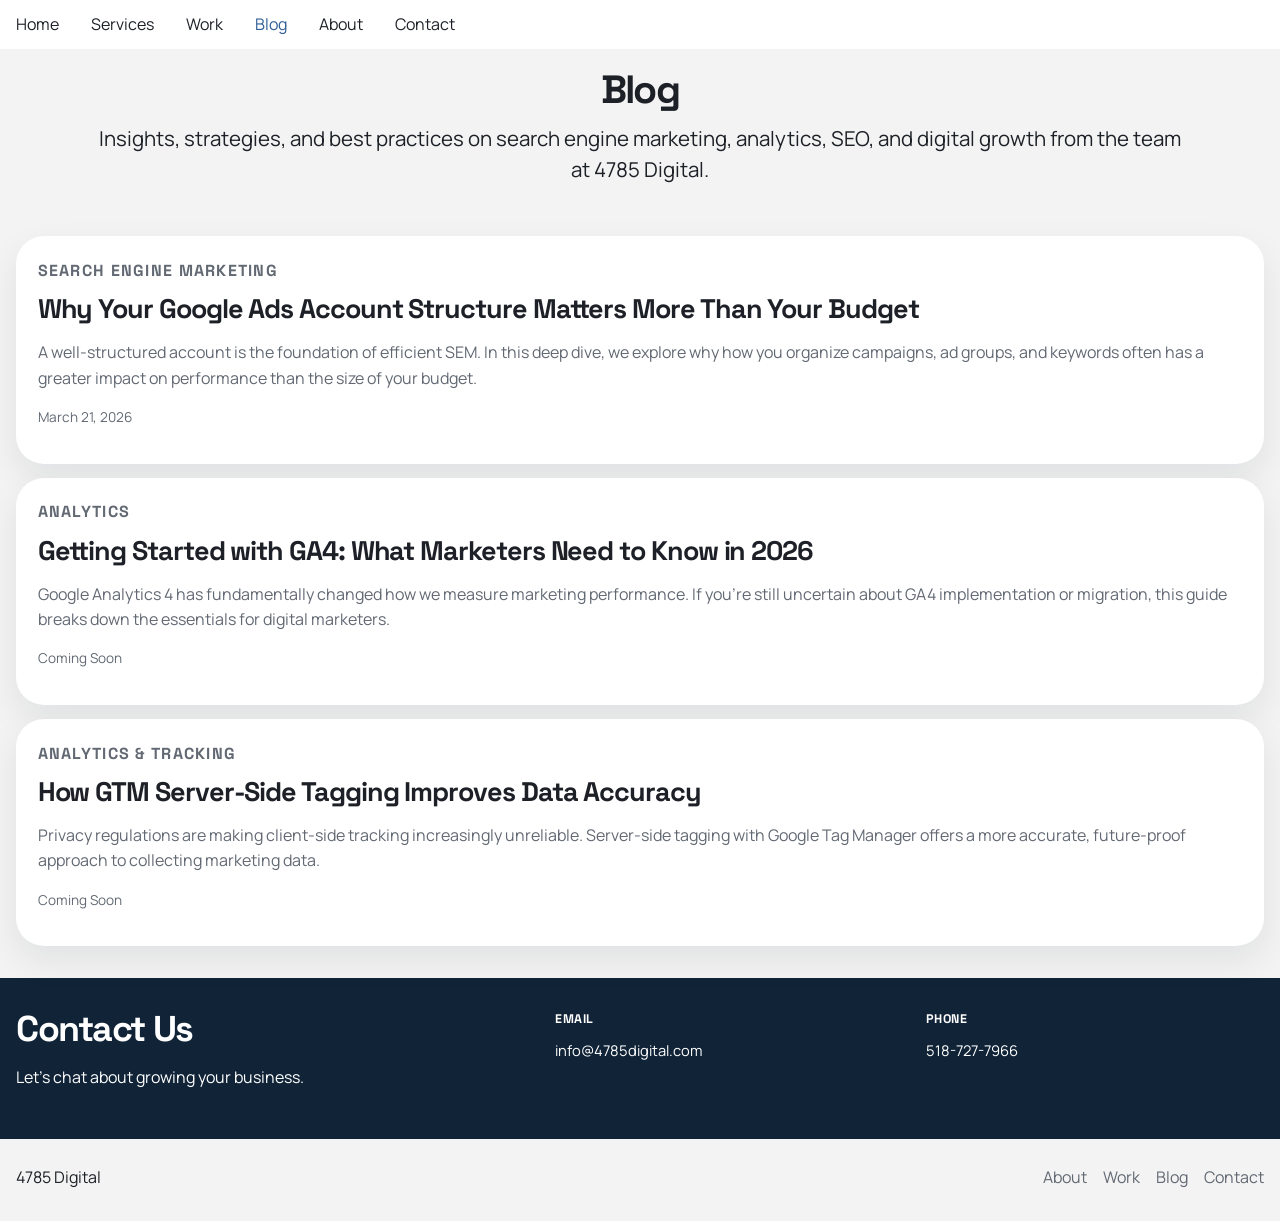
==== blog/index.html @ 47c1c274 "Site overhaul: fix /home redirect, update email to info@, add SEO fundamentals, new pages, and blog" ====
<!DOCTYPE html>
<html lang="en">
<head>
    <meta charset="UTF-8">
    <meta name="viewport" content="width=device-width, initial-scale=1.0">
    <title>Blog | 4785 Digital | Digital Marketing Agency | Albany NY</title>
    <meta name="description" content="Expert insights on digital marketing, SEM strategies, GA4 implementation, and data-driven marketing from 4785 Digital, an Albany NY digital marketing agency.">
    <link rel="canonical" href="https://www.4785digital.com/blog/">
    <link rel="preconnect" href="https://fonts.googleapis.com">
    <link rel="preconnect" href="https://fonts.gstatic.com" crossorigin>
    <link href="https://fonts.googleapis.com/css2?family=Manrope:wght@400;500;700;800&family=Space+Grotesk:wght@500;700&display=swap" rel="stylesheet">
    <link rel="stylesheet" href="../style.css">
    <script async src="https://www.googletagmanager.com/gtag/js?id=G-2GKPFM2FF3"></script>
    <script>
        window.dataLayer = window.dataLayer || [];
        function gtag(){dataLayer.push(arguments);}
        gtag('js', new Date());
        gtag('config', 'G-2GKPFM2FF3');
    </script>
</head>
<body data-page="blog">
    <div class="nav-shell">
        <button class="nav-toggle" aria-expanded="false" aria-controls="site-nav">Menu</button>
        <nav id="site-nav" class="site-nav" aria-label="Primary navigation">
            <a href="../index.html">Home</a>
            <div class="nav-dropdown">
                <button class="nav-dropdown-toggle" type="button" aria-expanded="false" aria-controls="services-menu">Services</button>
                <div id="services-menu" class="nav-dropdown-menu">
                    <a href="../Search-Engine-Marketing.html">Search Engine Marketing</a>
                    <a href="../Search-Engine-Optimization.html">Search Engine Optimization</a>
                    <a href="../Paid-Social-Media.html">Paid Social Media</a>
                    <a href="../Conversion-Rate-Optimization.html">Conversion Rate Optimization</a>
                    <a href="../Analytics-Reporting.html">Analytics &amp; Reporting</a>
                </div>
            </div>
            <a href="../Case-Studies.html">Work</a>
            <a href="index.html">Blog</a>
            <a href="../About.html">About</a>
            <a href="../About.html#contact">Contact</a>
        </nav>
    </div>

    <main class="about-page">
        <section class="about-hero reveal">
            <h1>Blog</h1>
            <p class="about-hero-copy">
                Insights, strategies, and best practices on search engine marketing, analytics, SEO, and digital growth from the team at 4785 Digital.
            </p>
        </section>

        <section class="about-overview section">
            <div class="about-overview-grid" style="grid-template-columns: 1fr;">
                <article class="about-card reveal">
                    <p class="eyebrow">Search Engine Marketing</p>
                    <h2><a href="google-ads-account-structure.html">Why Your Google Ads Account Structure Matters More Than Your Budget</a></h2>
                    <p>A well-structured account is the foundation of efficient SEM. In this deep dive, we explore why how you organize campaigns, ad groups, and keywords often has a greater impact on performance than the size of your budget.</p>
                    <p class="lede" style="font-size: 0.85rem; margin-top: 1rem;">March 21, 2026</p>
                </article>

                <article class="about-card reveal">
                    <p class="eyebrow">Analytics</p>
                    <h2>Getting Started with GA4: What Marketers Need to Know in 2026</h2>
                    <p>Google Analytics 4 has fundamentally changed how we measure marketing performance. If you're still uncertain about GA4 implementation or migration, this guide breaks down the essentials for digital marketers.</p>
                    <p class="lede" style="font-size: 0.85rem; margin-top: 1rem;">Coming Soon</p>
                </article>

                <article class="about-card reveal">
                    <p class="eyebrow">Analytics &amp; Tracking</p>
                    <h2>How GTM Server-Side Tagging Improves Data Accuracy</h2>
                    <p>Privacy regulations are making client-side tracking increasingly unreliable. Server-side tagging with Google Tag Manager offers a more accurate, future-proof approach to collecting marketing data.</p>
                    <p class="lede" style="font-size: 0.85rem; margin-top: 1rem;">Coming Soon</p>
                </article>
            </div>
        </section>

        <section id="contact" class="contact-strip">
            <div class="contact-strip-inner reveal">
                <div class="contact-block">
                    <h2>Contact Us</h2>
                    <p>Let's chat about growing your business.</p>
                </div>
                <div class="contact-detail">
                    <span>Email</span>
                    <a href="mailto:info@4785digital.com">info@4785digital.com</a>
                </div>
                <div class="contact-detail">
                    <span>Phone</span>
                    <a href="tel:5187277966">518-727-7966</a>
                </div>
            </div>
        </section>
    </main>

    <footer class="site-footer">
        <p>4785 Digital</p>
        <div class="footer-links">
            <a href="../About.html">About</a>
            <a href="../Case-Studies.html">Work</a>
            <a href="index.html">Blog</a>
            <a href="../About.html#contact">Contact</a>
        </div>
    </footer>

    <script src="../main.js"></script>
</body>
</html>
---- style.css ----
:root {
  --bg: #f3f3f3;
  --surface: #ffffff;
  --text: #1d2127;
  --muted: #626973;
  --accent: #2f5d96;
  --accent-dark: #1f4067;
  --line: rgba(29, 33, 39, 0.1);
  --shadow: 0 14px 34px rgba(16, 27, 40, 0.08);
  --radius: 28px;
  --max-width: 1380px;
  --nav-height: 50px;
}

*,
*::before,
*::after {
  box-sizing: border-box;
}

html {
  scroll-behavior: smooth;
}

body {
  margin: 0;
  font-family: "Manrope", sans-serif;
  color: var(--text);
  background: var(--bg);
  line-height: 1.6;
}

img {
  display: block;
  max-width: 100%;
}

a {
  color: inherit;
  text-decoration: none;
}

.site-footer,
.section,
.page-hero,
.service-hero,
.narrative-grid,
.service-grid {
  width: min(calc(100% - 2rem), var(--max-width));
  margin: 0 auto;
}

.nav-shell {
  position: sticky;
  top: 0;
  z-index: 30;
  display: flex;
  align-items: center;
  width: 100%;
  margin: 0;
  min-height: var(--nav-height);
  padding: 0.25rem max(1rem, calc((100vw - var(--max-width)) / 2));
  background: #fff;
  border-bottom: 1px solid rgba(29, 33, 39, 0.06);
}

.nav-toggle {
  display: none;
  border: 1px solid var(--line);
  border-radius: 999px;
  padding: 0.55rem 0.9rem;
  background: #fff;
  font: inherit;
}

.site-nav {
  display: flex;
  align-items: center;
  gap: 2rem;
  margin-right: auto;
}

.site-nav a,
.nav-dropdown-toggle {
  padding: 0.2rem 0;
  color: var(--text);
  font-size: 0.98rem;
  background: none;
  border: 0;
  font: inherit;
  cursor: pointer;
  transition: color 160ms ease;
}

.site-nav a:hover,
.site-nav a.is-active,
.nav-dropdown-toggle:hover,
.nav-dropdown-toggle.is-active {
  color: var(--accent);
}

.nav-dropdown {
  position: relative;
}

.nav-dropdown-menu {
  position: absolute;
  top: 100%;
  left: 0;
  min-width: 260px;
  display: grid;
  gap: 0.25rem;
  padding: 0.85rem 0.6rem 0.6rem;
  border: 1px solid var(--line);
  border-radius: 16px;
  background: #fff;
  box-shadow: var(--shadow);
  opacity: 0;
  pointer-events: none;
  transform: translateY(-6px);
  transition: opacity 160ms ease, transform 160ms ease;
}

.nav-dropdown::after {
  content: "";
  position: absolute;
  left: 0;
  right: 0;
  top: 100%;
  height: 12px;
}

.nav-dropdown:hover .nav-dropdown-menu,
.nav-dropdown.is-open .nav-dropdown-menu {
  opacity: 1;
  pointer-events: auto;
  transform: translateY(0);
}

.nav-dropdown-menu a {
  padding: 0.5rem 0.65rem;
  border-radius: 10px;
  line-height: 1.3;
}

.nav-dropdown-menu a:hover {
  background: rgba(47, 93, 150, 0.08);
}

.hero-banner {
  position: relative;
  width: 100%;
  overflow: hidden;
  background: #11253a;
}

.hero-banner-inner {
  width: min(calc(100% - 2rem), var(--max-width));
  margin: 0 auto;
  padding: clamp(4rem, 9vw, 8rem) 0;
  position: relative;
  z-index: 2;
}

.hero-banner-copy {
  max-width: min(50%, 42rem);
  margin: 0 0 0 15px;
  text-align: left;
}

.hero-banner-image {
  position: absolute;
  inset: 0;
  width: 100%;
  height: 100%;
  object-fit: cover;
}

.hero-banner::before {
  content: "";
  position: absolute;
  inset: 0;
  z-index: 1;
  background:
    linear-gradient(180deg, rgba(7, 15, 28, 0.52) 0%, rgba(7, 15, 28, 0.42) 45%, rgba(7, 15, 28, 0.62) 100%),
    linear-gradient(90deg, rgba(7, 15, 28, 0.2) 0%, rgba(7, 15, 28, 0.08) 50%, rgba(7, 15, 28, 0.2) 100%);
}

.hero-banner h1 {
  max-width: none;
  margin: 0 0 0.75rem;
  font-family: "Space Grotesk", sans-serif;
  font-size: clamp(2.72rem, 4.8vw, 4.8rem);
  line-height: 1.02;
  letter-spacing: -0.05em;
  color: #fff;
}

.hero-banner h2 {
  max-width: 21ch;
  margin: 0 0 1rem;
  font-size: clamp(1.8rem, 2.8vw, 3rem);
  color: #fff;
}

.hero-summary {
  max-width: 100%;
  margin: 0;
  color: rgba(255, 255, 255, 0.92);
  font-family: "Manrope", sans-serif;
  font-size: 1.08rem;
  font-weight: 500;
  line-height: 1.5;
}

.hero-banner-actions {
  display: flex;
  flex-wrap: wrap;
  gap: 1rem;
  margin-top: 2rem;
}

.home-intro,
.services-layout,
.contact-strip-inner {
  width: min(calc(100% - 2rem), var(--max-width));
  margin: 0 auto;
}

.home-intro {
  display: grid;
  grid-template-columns: 1fr 0.96fr;
  gap: 3rem;
  align-items: center;
  padding: 4rem 0 5rem;
}

.home-intro-copy h1 {
  max-width: 9ch;
  margin: 0 0 2rem;
  font-family: "Space Grotesk", sans-serif;
  font-size: clamp(2.08rem, 3.2vw, 3.36rem);
  line-height: 1.08;
  letter-spacing: -0.05em;
}

.lede {
  color: var(--muted);
  font-size: 1.05rem;
}

.home-intro-copy .lede {
  max-width: 37ch;
  margin-bottom: 3rem;
}

.home-intro-media img,
.services-image img {
  width: 100%;
  border-radius: var(--radius);
  object-fit: cover;
}

.stats-row {
  display: grid;
  grid-template-columns: repeat(3, 1fr);
  gap: 2rem;
}

.stat-item strong {
  display: block;
  margin-bottom: 0.45rem;
  color: var(--accent);
  font-family: "Space Grotesk", sans-serif;
  font-size: clamp(2.6rem, 4vw, 4rem);
  line-height: 1;
}

.stat-item span {
  display: block;
  max-width: 12ch;
  color: var(--muted);
  font-size: 0.98rem;
}

.section,
.page-hero,
.service-hero,
.narrative-grid,
.service-grid {
  padding: 4rem 0;
}

.service-detail-page {
  padding-top: 0.5rem;
}

.service-intro,
.service-feature-circles,
.service-offer {
  width: min(calc(100% - 2rem), var(--max-width));
  margin: 0 auto;
}

.service-intro {
  padding: 1rem 0 1.5rem;
  text-align: center;
}

.service-intro h1 {
  margin: 0 0 1rem;
  font-family: "Space Grotesk", sans-serif;
  font-size: clamp(2.04rem, 3.4vw, 3.68rem);
  line-height: 1.03;
  letter-spacing: -0.05em;
}

.service-intro-copy {
  max-width: 70rem;
  margin: 0 auto;
  font-size: clamp(1.05rem, 1.55vw, 1.32rem);
  line-height: 1.45;
  color: var(--text);
}

.service-feature-circles {
  display: grid;
  grid-template-columns: repeat(3, 1fr);
  gap: 1.25rem;
  padding: 1rem 0 1.5rem;
}

.feature-circle-card {
  text-align: center;
}

.feature-circle-media {
  width: 260px;
  height: 260px;
  margin: 0 auto 1rem;
  border-radius: 50%;
  overflow: hidden;
  background: #dbdee3;
  box-shadow: var(--shadow);
}

.feature-circle-media img {
  width: 100%;
  height: 100%;
  object-fit: cover;
}

.feature-circle-copy h2 {
  margin-bottom: 0.75rem;
  font-size: clamp(1.32rem, 1.95vw, 1.92rem);
  line-height: 1.12;
}

.feature-circle-copy p {
  max-width: 24rem;
  margin: 0 auto;
  color: var(--text);
  font-size: clamp(0.95rem, 1.3vw, 1.12rem);
  line-height: 1.5;
}

.service-offer {
  padding-top: 2rem;
  padding-bottom: 2rem;
}

.service-offer-heading {
  text-align: center;
  margin-bottom: 1.5rem;
}

.service-offer-heading h2 {
  font-size: clamp(2.55rem, 4.1vw, 4.25rem);
}

.service-offer-heading .lede {
  max-width: 50rem;
  margin: 0 auto;
  color: var(--text);
  font-size: clamp(1rem, 1.4vw, 1.25rem);
}

.service-offer-grid {
  display: grid;
  grid-template-columns: repeat(2, 1fr);
  gap: 1.1rem 2rem;
}

.offer-item h3 {
  margin-bottom: 1rem;
  font-size: clamp(1.32rem, 1.75vw, 1.87rem);
}

.offer-item p {
  max-width: 28rem;
  color: var(--text);
  font-size: clamp(0.9rem, 1.18vw, 1.05rem);
  line-height: 1.55;
}

.process-section {
  padding-top: 0.5rem;
}

.process-heading {
  text-align: center;
  margin-bottom: 1.25rem;
}

.process-heading h2 {
  font-size: clamp(2.35rem, 3.5vw, 3.7rem);
}

.process-heading .lede {
  max-width: 46rem;
  margin: 0 auto;
  color: var(--text);
}

.process-grid {
  display: grid;
  grid-template-columns: repeat(4, 1fr);
  gap: 0.5rem;
}

.process-step {
  background: #fff;
  border-radius: 22px;
  padding: 0.75rem;
  box-shadow: var(--shadow);
}

.process-step span {
  display: inline-block;
  margin-bottom: 0.4rem;
  color: var(--accent);
  font-family: "Space Grotesk", sans-serif;
  font-size: 0.84rem;
  font-weight: 700;
  letter-spacing: 0.08em;
}

.process-step h3 {
  margin-bottom: 0.4rem;
  font-size: 1.1rem;
}

.process-step p {
  color: var(--muted);
  font-size: 0.88rem;
  line-height: 1.5;
}

.services-overview {
  background: #f3f3f3;
}

.services-heading {
  width: min(calc(100% - 2rem), var(--max-width));
  margin: 0 auto 3rem;
  text-align: center;
}

.services-heading h2,
h2,
h3 {
  margin: 0 0 1rem;
  font-family: "Space Grotesk", sans-serif;
  letter-spacing: -0.04em;
  line-height: 1.08;
}

.services-heading h2 {
  font-size: clamp(2.8rem, 4vw, 4.2rem);
}

.services-heading .lede {
  max-width: 42ch;
  margin: 0 auto;
}

.services-layout {
  display: grid;
  grid-template-columns: 1.1fr 0.9fr;
  gap: 3.5rem;
  align-items: start;
}

.services-list {
  display: grid;
  gap: 1.1rem;
  padding-top: 0.5rem;
}

.service-list-item h3 {
  margin-bottom: 0.5rem;
  font-size: clamp(1.05rem, 1.55vw, 1.35rem);
  line-height: 1.15;
}

.service-list-item p {
  max-width: 38ch;
  color: var(--text);
  font-size: 0.9rem;
  line-height: 1.35;
}

.button {
  display: inline-flex;
  align-items: center;
  justify-content: center;
  padding: 0.9rem 1.35rem;
  border-radius: 999px;
  background: var(--accent);
  color: #fff;
  font-weight: 700;
  transition: transform 160ms ease, background-color 160ms ease, border-color 160ms ease;
}

.button:hover {
  transform: translateY(-1px);
  background: var(--accent-dark);
}

.button-secondary {
  background: rgba(255, 255, 255, 0.14);
  border: 1px solid rgba(255, 255, 255, 0.55);
  color: #fff;
}

.contact-strip {
  background: #102337;
}

.why-4785 {
  padding-top: 1rem;
}

.why-4785-panel {
  background: linear-gradient(180deg, #fbfbfb 0%, #f1f4f8 100%);
  border-radius: var(--radius);
  padding: 2rem;
  box-shadow: var(--shadow);
}

.why-4785-copy {
  max-width: 54rem;
  margin-bottom: 2rem;
}

.eyebrow {
  margin: 0 0 0.75rem;
  color: var(--accent);
  font-family: "Space Grotesk", sans-serif;
  font-size: 0.85rem;
  font-weight: 700;
  text-transform: uppercase;
  letter-spacing: 0.08em;
}

.why-4785-grid {
  display: grid;
  grid-template-columns: repeat(3, 1fr);
  gap: 1rem;
}

.why-card {
  background: #fff;
  border-radius: 20px;
  padding: 1.25rem;
  box-shadow: 0 10px 24px rgba(16, 27, 40, 0.06);
}

.why-card h3 {
  margin-bottom: 0.65rem;
  font-size: 1.05rem;
}

.why-card p {
  color: var(--muted);
  font-size: 0.95rem;
  line-height: 1.45;
}

.proof-section {
  padding-top: 1rem;
}

.proof-panel {
  display: grid;
  grid-template-columns: 1.05fr 0.95fr;
  gap: 1.25rem;
  align-items: stretch;
}

.proof-copy,
.proof-quote {
  background: #fff;
  border-radius: var(--radius);
  padding: 2rem;
  box-shadow: var(--shadow);
}

.proof-copy .lede {
  max-width: 48ch;
}

.proof-quote {
  display: flex;
  flex-direction: column;
  justify-content: space-between;
  background: linear-gradient(180deg, #17314a 0%, #102337 100%);
}

.proof-quote blockquote {
  margin: 0 0 1.5rem;
  color: #fff;
  font-family: "Space Grotesk", sans-serif;
  font-size: clamp(1.35rem, 2vw, 1.8rem);
  line-height: 1.3;
  letter-spacing: -0.03em;
}

.proof-quote p {
  color: rgba(255, 255, 255, 0.88);
  font-size: 0.98rem;
}

.contact-strip-inner {
  display: grid;
  grid-template-columns: 1.5fr 1fr 1fr;
  gap: 2rem;
  padding: 2rem 0;
}

.contact-strip h2 {
  margin: 0 0 1rem;
  color: #fff;
  font-size: clamp(1.7rem, 2.8vw, 2.4rem);
}

.contact-strip p,
.contact-detail span,
.contact-detail a {
  color: #fff;
}

.contact-detail span {
  display: block;
  margin-bottom: 0.5rem;
  font-family: "Space Grotesk", sans-serif;
  font-size: 0.78rem;
  font-weight: 700;
  text-transform: uppercase;
  letter-spacing: 0.04em;
}

.contact-detail a {
  font-size: 0.92rem;
}

.about-page {
  padding-top: 0.5rem;
}

.about-hero,
.about-overview,
.about-image-band,
.about-story,
.about-values {
  width: min(calc(100% - 2rem), var(--max-width));
  margin: 0 auto;
}

.about-overview.section,
.about-image-band.section,
.about-story.section,
.about-values.section {
  padding: 2rem 0;
}

.about-hero {
  padding: 0.75rem 0 1.25rem;
  text-align: center;
}

.about-hero h1 {
  margin: 0 0 0.8rem;
  font-family: "Space Grotesk", sans-serif;
  font-size: clamp(1.84rem, 3.08vw, 3.44rem);
  line-height: 1.02;
  letter-spacing: -0.05em;
}

.about-hero-copy {
  max-width: 68rem;
  margin: 0 auto;
  color: var(--text);
  font-size: clamp(1.12rem, 1.6vw, 1.4rem);
  line-height: 1.5;
}

.about-overview-grid,
.about-story {
  display: grid;
  grid-template-columns: 1fr 1fr;
  gap: 0.9rem;
}

.about-card,
.about-image-card,
.about-story-copy,
.about-mini-card {
  background: #fff;
  border-radius: var(--radius);
  box-shadow: var(--shadow);
}

.about-card,
.about-story-copy {
  padding: 1.35rem;
}

.about-card h2,
.about-story-copy h2 {
  margin-bottom: 0.65rem;
  font-size: clamp(1.45rem, 2.1vw, 2rem);
}

.about-card p,
.about-story-copy p {
  color: var(--muted);
  font-size: 1rem;
  line-height: 1.58;
}

.about-image-card {
  width: 100%;
  margin: 0 auto;
  padding: 15px;
  overflow: hidden;
}

.about-image-card img {
  width: 100%;
  height: 420px;
  border-radius: 18px;
  object-fit: cover;
  object-position: center 42%;
}

.about-story {
  align-items: start;
}

.about-story-points {
  display: grid;
  gap: 0.65rem;
}

.about-mini-card {
  padding: 1rem 1.1rem;
}

.about-mini-card h3 {
  margin-bottom: 0.55rem;
  font-size: 1.1rem;
}

.about-mini-card p {
  color: var(--muted);
  font-size: 0.94rem;
  line-height: 1.5;
}

.about-contact-section {
  margin-top: 1.5rem;
}

.about-contact-background {
  position: relative;
  min-height: 760px;
  background:
    linear-gradient(rgba(17, 37, 58, 0.36), rgba(17, 37, 58, 0.36)),
    url("Images/Homepage%20banner%20-%20Desk.png") center/cover no-repeat;
}

.about-contact-overlay {
  width: min(calc(100% - 2rem), 1180px);
  margin: 0 auto;
  padding: 1.5rem 0 2rem;
}

.about-contact-header {
  margin-bottom: 0.8rem;
  text-align: center;
}

.about-contact-header h2,
.about-contact-header p {
  color: #fff;
}

.about-contact-header h2 {
  margin-bottom: 0.5rem;
  font-size: clamp(1.9rem, 2.8vw, 2.8rem);
}

.about-contact-header p {
  font-size: clamp(1.1rem, 1.6vw, 1.4rem);
}

.about-contact-card {
  width: min(920px, 100%);
  margin: 0 auto;
  padding: 1.35rem;
  display: grid;
  gap: 0.75rem;
  border-radius: 30px;
  background: rgba(255, 255, 255, 0.96);
  box-shadow: var(--shadow);
}

.contact-form-field {
  display: grid;
  gap: 0.6rem;
  margin-bottom: 0.65rem;
}

.contact-form-field label {
  display: block;
  font-size: 0.95rem;
  font-weight: 700;
}

.contact-form-field input,
.contact-form-field textarea {
  display: block;
  width: 100%;
  padding: 1rem 1.1rem;
  border: 1px solid rgba(47, 93, 150, 0.18);
  border-radius: 18px;
  background: #fff;
  font: inherit;
}

.contact-form-field textarea {
  resize: vertical;
}

.contact-honeypot {
  position: absolute;
  left: -9999px;
  width: 1px;
  height: 1px;
  opacity: 0;
  pointer-events: none;
}

.about-contact-button {
  min-width: 220px;
  margin: 0 auto;
}

.contact-form-status {
  min-height: 1.5em;
  margin: 0.2rem 0 0;
  text-align: center;
  color: var(--muted);
  font-size: 0.95rem;
}

.site-footer {
  display: flex;
  align-items: center;
  justify-content: space-between;
  gap: 1rem;
  padding: 0.65rem 0 0.9rem;
}

.footer-links {
  display: flex;
  flex-wrap: wrap;
  gap: 1rem;
}

.footer-links a {
  color: var(--muted);
}

.page-hero,
.service-hero {
  display: grid;
  gap: 1.5rem;
}

.section-heading,
.panel-copy,
.narrative-grid > div {
  background: var(--surface);
  border-radius: var(--radius);
}

.page-hero .section-heading,
.panel-copy,
.narrative-grid > div {
  padding: clamp(1.6rem, 2vw, 2.4rem);
}

.page-hero .section-heading h1 {
  margin: 0;
  font-family: "Space Grotesk", sans-serif;
  font-size: clamp(2.04rem, 3.2vw, 3.6rem);
  line-height: 1.04;
  letter-spacing: -0.05em;
}

.hero-side-image {
  width: 100%;
  border-radius: var(--radius);
  object-fit: cover;
}

.narrative-grid {
  display: grid;
  grid-template-columns: repeat(3, 1fr);
  gap: 1.25rem;
}

.service-grid {
  display: grid;
  grid-template-columns: repeat(2, 1fr);
  gap: 1.25rem;
}

.service-card {
  display: block;
  overflow: hidden;
  border-radius: var(--radius);
  background: var(--surface);
}

.service-card img {
  width: 100%;
  height: 290px;
  object-fit: cover;
}

.service-card h2,
.service-card h3,
.service-card p {
  padding-left: 1.3rem;
  padding-right: 1.3rem;
}

.service-card h2,
.service-card h3 {
  padding-top: 1.5rem;
  margin-top: 0.4rem;
}

.service-card p {
  padding-bottom: 1.4rem;
  color: var(--muted);
}

.checklist {
  margin: 1.25rem 0 0;
  padding: 0;
  list-style: none;
}

.checklist li {
  position: relative;
  padding-left: 1.5rem;
  margin-bottom: 0.85rem;
  color: var(--muted);
}

.checklist li::before {
  content: "";
  position: absolute;
  left: 0;
  top: 0.62rem;
  width: 0.65rem;
  height: 0.65rem;
  border-radius: 999px;
  background: var(--accent);
}

.reveal {
  opacity: 0;
  transform: translateY(22px);
  transition: opacity 500ms ease, transform 500ms ease;
}

.reveal-left {
  transform: translateX(-42px);
}

.reveal-right {
  transform: translateX(42px);
}

.reveal.is-visible {
  opacity: 1;
  transform: translateY(0);
}

@media (max-width: 900px) {
  .home-intro,
  .about-overview-grid,
  .about-story,
  .services-layout,
  .why-4785-grid,
  .proof-panel,
  .contact-strip-inner,
  .stats-row,
  .service-grid,
  .narrative-grid,
  .service-feature-circles,
  .service-offer-grid,
  .process-grid {
    grid-template-columns: 1fr;
  }

  .site-footer {
    flex-direction: column;
    align-items: flex-start;
  }

  .nav-toggle {
    display: inline-flex;
    margin-right: auto;
  }

  .site-nav {
    position: absolute;
    top: calc(100% + 0.5rem);
    left: 1rem;
    right: auto;
    min-width: 220px;
    flex-direction: column;
    align-items: stretch;
    gap: 0.75rem;
    padding: 0.9rem;
    background: #fff;
    border: 1px solid var(--line);
    box-shadow: var(--shadow);
    opacity: 0;
    pointer-events: none;
    transform: translateY(-8px);
    transition: opacity 160ms ease, transform 160ms ease;
  }

  .site-nav.is-open {
    opacity: 1;
    pointer-events: auto;
    transform: translateY(0);
  }

  .home-intro-copy h1,
  .hero-banner h1,
  .hero-banner h2,
  .home-intro-copy .lede,
  .stat-item span,
  .service-list-item p {
    max-width: none;
  }

  .hero-banner-copy {
    max-width: none;
  }

  .about-image-card img {
    height: 360px;
  }

  .about-contact-background {
    min-height: auto;
  }

  .about-contact-overlay {
    padding: 2rem 0 2.5rem;
  }

  .feature-circle-media {
    width: 220px;
    height: 220px;
  }

  .feature-circle-copy p,
  .offer-item p,
  .service-intro-copy {
    max-width: none;
  }

  .nav-dropdown {
    width: 100%;
  }

  .nav-dropdown-menu {
    position: static;
    min-width: 0;
    margin-top: 0.15rem;
    padding: 0.45rem;
    border-radius: 12px;
    box-shadow: none;
    opacity: 0;
    max-height: 0;
    overflow: hidden;
    pointer-events: none;
    transform: none;
    transition: opacity 160ms ease, max-height 160ms ease;
  }

  .nav-dropdown.is-open .nav-dropdown-menu {
    opacity: 1;
    max-height: 320px;
    pointer-events: auto;
  }
}

@media (prefers-reduced-motion: reduce) {
  html {
    scroll-behavior: auto;
  }

  .reveal,
  .site-nav {
    transition: none;
  }
}
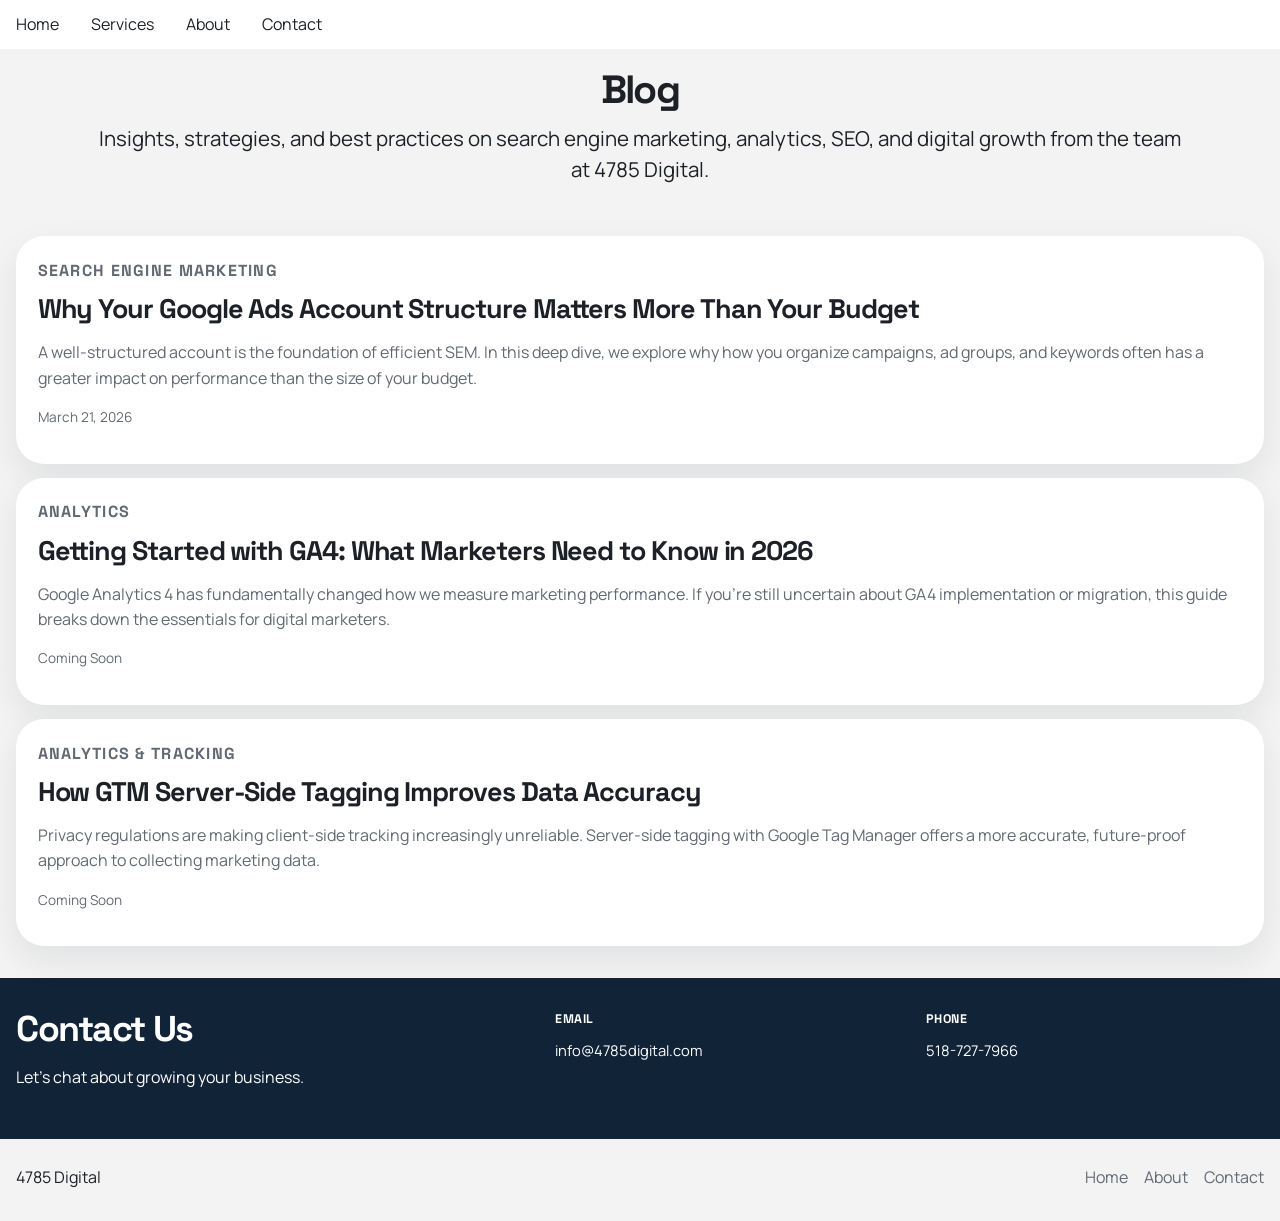
==== commit 975b0cdf: "Fix page structures, update nav, remove Case Studies" ====
--- a/blog/index.html
+++ b/blog/index.html
@@ -33,8 +33,6 @@
                     <a href="../Analytics-Reporting.html">Analytics &amp; Reporting</a>
                 </div>
             </div>
-            <a href="../Case-Studies.html">Work</a>
-            <a href="index.html">Blog</a>
             <a href="../About.html">About</a>
             <a href="../About.html#contact">Contact</a>
         </nav>
@@ -94,9 +92,8 @@
     <footer class="site-footer">
         <p>4785 Digital</p>
         <div class="footer-links">
+            <a href="../index.html">Home</a>
             <a href="../About.html">About</a>
-            <a href="../Case-Studies.html">Work</a>
-            <a href="index.html">Blog</a>
             <a href="../About.html#contact">Contact</a>
         </div>
     </footer>
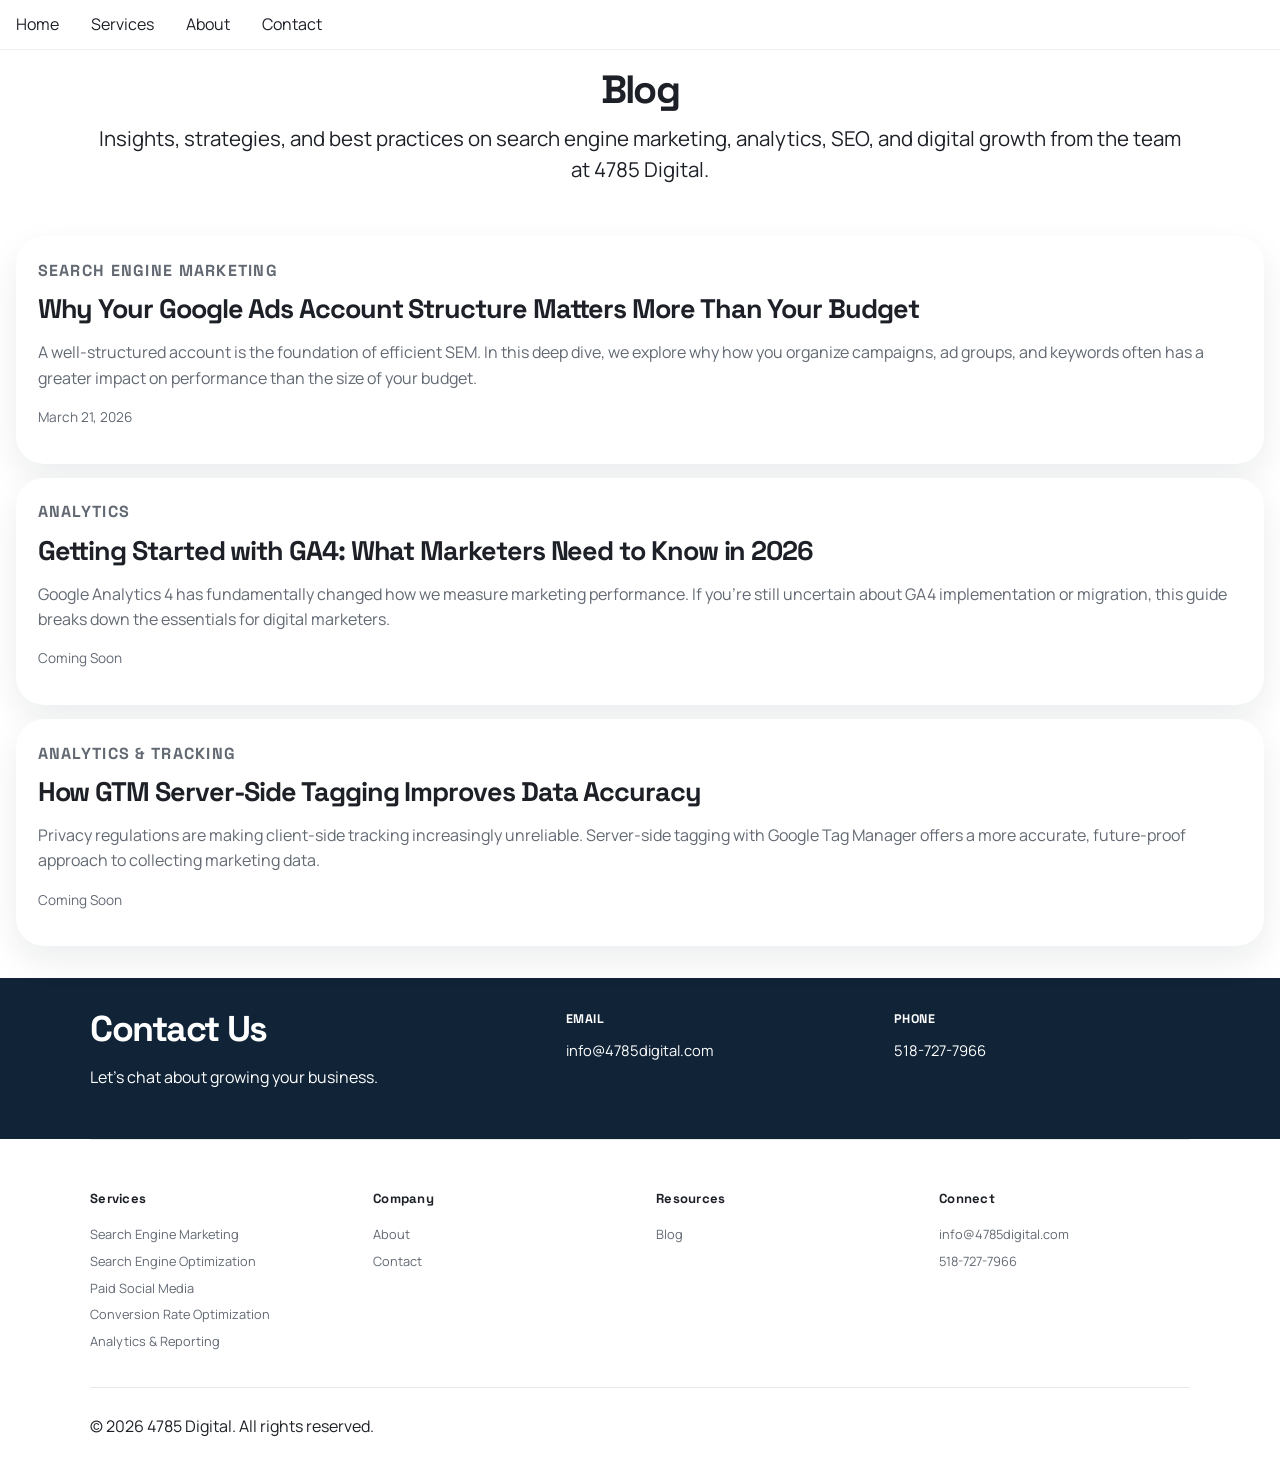
==== commit b1377ca2: "Align homepage to 1100px, add Apple-style sitemap footer to all pages" ====
--- a/blog/index.html
+++ b/blog/index.html
@@ -89,13 +89,32 @@
         </section>
     </main>
 
-    <footer class="site-footer">
-        <p>4785 Digital</p>
-        <div class="footer-links">
-            <a href="../index.html">Home</a>
+    <div class="footer-sitemap">
+        <div class="footer-sitemap-col">
+            <h4>Services</h4>
+            <a href="../Search-Engine-Marketing.html">Search Engine Marketing</a>
+            <a href="../Search-Engine-Optimization.html">Search Engine Optimization</a>
+            <a href="../Paid-Social-Media.html">Paid Social Media</a>
+            <a href="../Conversion-Rate-Optimization.html">Conversion Rate Optimization</a>
+            <a href="../Analytics-Reporting.html">Analytics &amp; Reporting</a>
+        </div>
+        <div class="footer-sitemap-col">
+            <h4>Company</h4>
             <a href="../About.html">About</a>
             <a href="../About.html#contact">Contact</a>
         </div>
+        <div class="footer-sitemap-col">
+            <h4>Resources</h4>
+            <a href="index.html">Blog</a>
+        </div>
+        <div class="footer-sitemap-col">
+            <h4>Connect</h4>
+            <a href="mailto:info@4785digital.com">info@4785digital.com</a>
+            <a href="tel:5187277966">518-727-7966</a>
+        </div>
+    </div>
+    <footer class="site-footer">
+        <p>&copy; 2026 4785 Digital. All rights reserved.</p>
     </footer>
 
     <script src="../main.js"></script>
--- a/style.css
+++ b/style.css
@@ -1,5 +1,5 @@
 :root {
-  --bg: #f3f3f3;
+  --bg: #ffffff;
   --surface: #ffffff;
   --text: #1d2127;
   --muted: #626973;
@@ -46,7 +46,7 @@
 .service-hero,
 .narrative-grid,
 .service-grid {
-  width: min(calc(100% - 2rem), var(--max-width));
+  width: min(calc(100% - 2rem), 1100px);
   margin: 0 auto;
 }
 
@@ -155,7 +155,7 @@
 }
 
 .hero-banner-inner {
-  width: min(calc(100% - 2rem), var(--max-width));
+  width: min(calc(100% - 2rem), 1100px);
   margin: 0 auto;
   padding: clamp(4rem, 9vw, 8rem) 0;
   position: relative;
@@ -223,7 +223,7 @@
 .home-intro,
 .services-layout,
 .contact-strip-inner {
-  width: min(calc(100% - 2rem), var(--max-width));
+  width: min(calc(100% - 2rem), 1100px);
   margin: 0 auto;
 }
 
@@ -295,173 +295,266 @@
   padding-top: 0.5rem;
 }
 
-.service-intro,
+.service-feature-circles {
+  width: min(calc(100% - 2rem), 1100px);
+  margin: 0 auto;
+}
+
 .service-feature-circles,
-.service-offer {
-  width: min(calc(100% - 2rem), var(--max-width));
-  margin: 0 auto;
+.service-offer,
+.process-section {
+  position: relative;
+  box-shadow: 0 0 0 100vmax transparent;
+  clip-path: inset(0 -100vmax);
 }
 
 .service-intro {
-  padding: 1rem 0 1.5rem;
+  max-width: 1100px;
+  margin: 0 auto;
+  padding: 5rem 2rem;
   text-align: center;
+  background: #f4f7fb;
+  box-shadow: 0 0 0 100vmax #f4f7fb;
+  clip-path: inset(0 -100vmax);
+  display: grid;
+  grid-template-columns: 1fr 4fr 4fr 4fr 4fr 1fr;
 }
 
 .service-intro h1 {
+  grid-column: 2 / 6;
   margin: 0 0 1rem;
   font-family: "Space Grotesk", sans-serif;
-  font-size: clamp(2.04rem, 3.4vw, 3.68rem);
+  font-size: clamp(1.73rem, 2.9vw, 3.13rem);
   line-height: 1.03;
   letter-spacing: -0.05em;
 }
 
 .service-intro-copy {
-  max-width: 70rem;
-  margin: 0 auto;
-  font-size: clamp(1.05rem, 1.55vw, 1.32rem);
+  grid-column: 2 / 6;
+  margin: 0;
+  font-size: clamp(0.89rem, 1.32vw, 1.12rem);
   line-height: 1.45;
   color: var(--text);
 }
 
-.service-feature-circles {
-  display: grid;
-  grid-template-columns: repeat(3, 1fr);
-  gap: 1.25rem;
-  padding: 1rem 0 1.5rem;
-}
-
-.feature-circle-card {
-  text-align: center;
-}
-
-.feature-circle-media {
-  width: 260px;
-  height: 260px;
-  margin: 0 auto 1rem;
-  border-radius: 50%;
-  overflow: hidden;
-  background: #dbdee3;
-  box-shadow: var(--shadow);
-}
-
-.feature-circle-media img {
-  width: 100%;
-  height: 100%;
-  object-fit: cover;
-}
-
-.feature-circle-copy h2 {
-  margin-bottom: 0.75rem;
-  font-size: clamp(1.32rem, 1.95vw, 1.92rem);
-  line-height: 1.12;
-}
-
-.feature-circle-copy p {
-  max-width: 24rem;
-  margin: 0 auto;
+/* ── Feature sections: 6-column grid layout ── */
+.service-features {
+  display: flex;
+  flex-direction: column;
+  gap: 0;
+  padding: 0;
+}
+
+.feature-band {
+  padding: 5rem 0;
+  position: relative;
+}
+
+.feature-band:nth-child(odd) {
+  background: #ffffff;
+  box-shadow: 0 0 0 100vmax #ffffff;
+  clip-path: inset(0 -100vmax);
+}
+
+.feature-band:nth-child(even) {
+  background: #f4f7fb;
+  box-shadow: 0 0 0 100vmax #f4f7fb;
+  clip-path: inset(0 -100vmax);
+}
+
+.feature-band-inner {
+  max-width: 1100px;
+  margin: 0 auto;
+  padding: 0 2rem;
+  display: grid;
+  grid-template-columns: 1fr 4fr 4fr 4fr 4fr 1fr;
+  align-items: center;
+}
+
+/* Content spans cols 2-5 as a flex row */
+.feature-band-inner .feature-icon-wrap,
+.feature-band-inner .feature-text {
+  grid-row: 1;
+}
+
+/* Odd rows: icon left, text right within cols 2-5 */
+.feature-band:nth-child(odd) .feature-icon-wrap {
+  grid-column: 2;
+  justify-self: start;
+}
+.feature-band:nth-child(odd) .feature-text {
+  grid-column: 3 / 6;
+  padding-left: 20px;
+}
+
+/* Even rows: text left, icon right within cols 2-5 */
+.feature-band:nth-child(even) .feature-text {
+  grid-column: 2 / 5;
+  padding-right: 20px;
+}
+.feature-band:nth-child(even) .feature-icon-wrap {
+  grid-column: 5;
+  justify-self: end;
+}
+
+.feature-icon-wrap {
+  width: 80px;
+  height: 80px;
+  display: flex;
+  align-items: center;
+  justify-content: center;
+  background: linear-gradient(135deg, #17314a 0%, #1f4067 100%);
+  border-radius: 20px;
+  box-shadow: 0 8px 24px rgba(23, 49, 74, 0.18);
+}
+
+.feature-icon-wrap svg {
+  width: 38px;
+  height: 38px;
+  stroke: #ffffff;
+  stroke-width: 1.5;
+  fill: none;
+}
+
+.feature-text h2 {
+  margin: 0 0 0.5rem;
+  font-size: clamp(1.25rem, 1.7vw, 1.7rem);
+  line-height: 1.15;
   color: var(--text);
-  font-size: clamp(0.95rem, 1.3vw, 1.12rem);
-  line-height: 1.5;
+  font-family: "Space Grotesk", sans-serif;
+}
+
+.feature-text p {
+  margin: 0;
+  color: var(--muted);
+  font-size: clamp(0.85rem, 1.05vw, 0.95rem);
+  line-height: 1.65;
 }
 
 .service-offer {
-  padding-top: 2rem;
-  padding-bottom: 2rem;
+  max-width: 1100px;
+  margin: 0 auto;
+  padding: 5rem 2rem;
+  background: #f6f8fb;
+  box-shadow: 0 0 0 100vmax #f6f8fb;
+  clip-path: inset(0 -100vmax);
+  display: grid;
+  grid-template-columns: 1fr 4fr 4fr 4fr 4fr 1fr;
 }
 
 .service-offer-heading {
+  grid-column: 2 / 6;
   text-align: center;
   margin-bottom: 1.5rem;
 }
 
 .service-offer-heading h2 {
-  font-size: clamp(2.55rem, 4.1vw, 4.25rem);
+  font-size: clamp(2.17rem, 3.49vw, 3.61rem);
 }
 
 .service-offer-heading .lede {
   max-width: 50rem;
   margin: 0 auto;
   color: var(--text);
-  font-size: clamp(1rem, 1.4vw, 1.25rem);
+  font-size: clamp(0.85rem, 1.19vw, 1.06rem);
 }
 
 .service-offer-grid {
+  grid-column: 2 / 6;
   display: grid;
   grid-template-columns: repeat(2, 1fr);
   gap: 1.1rem 2rem;
 }
 
+.offer-item {
+  background: linear-gradient(180deg, #17314a 0%, #102337 100%);
+  border-radius: 20px;
+  padding: 1.5rem;
+}
+
 .offer-item h3 {
   margin-bottom: 1rem;
-  font-size: clamp(1.32rem, 1.75vw, 1.87rem);
+  font-size: clamp(1.12rem, 1.49vw, 1.59rem);
+  color: #fff;
 }
 
 .offer-item p {
   max-width: 28rem;
-  color: var(--text);
-  font-size: clamp(0.9rem, 1.18vw, 1.05rem);
+  color: rgba(255, 255, 255, 0.82);
+  font-size: clamp(0.77rem, 1vw, 0.89rem);
   line-height: 1.55;
 }
 
 .process-section {
-  padding-top: 0.5rem;
+  max-width: 1100px;
+  margin: 0 auto;
+  padding: 5rem 2rem;
+  background: #ffffff;
+  box-shadow: 0 0 0 100vmax #ffffff;
+  clip-path: inset(0 -100vmax);
+  display: grid;
+  grid-template-columns: 1fr 4fr 4fr 4fr 4fr 1fr;
 }
 
 .process-heading {
+  grid-column: 2 / 6;
   text-align: center;
   margin-bottom: 1.25rem;
 }
 
 .process-heading h2 {
-  font-size: clamp(2.35rem, 3.5vw, 3.7rem);
+  font-size: clamp(2rem, 2.98vw, 3.15rem);
+  color: var(--text);
 }
 
 .process-heading .lede {
   max-width: 46rem;
   margin: 0 auto;
-  color: var(--text);
+  color: var(--muted);
 }
 
 .process-grid {
+  grid-column: 2 / 6;
   display: grid;
   grid-template-columns: repeat(4, 1fr);
   gap: 0.5rem;
 }
 
 .process-step {
-  background: #fff;
+  background: linear-gradient(180deg, #17314a 0%, #102337 100%);
+  border: none;
   border-radius: 22px;
   padding: 0.75rem;
-  box-shadow: var(--shadow);
 }
 
 .process-step span {
   display: inline-block;
   margin-bottom: 0.4rem;
-  color: var(--accent);
+  color: #5b9bd5;
   font-family: "Space Grotesk", sans-serif;
-  font-size: 0.84rem;
+  font-size: 0.71rem;
   font-weight: 700;
   letter-spacing: 0.08em;
 }
 
 .process-step h3 {
   margin-bottom: 0.4rem;
-  font-size: 1.1rem;
+  font-size: 0.94rem;
+  color: #fff;
 }
 
 .process-step p {
-  color: var(--muted);
-  font-size: 0.88rem;
+  color: rgba(255, 255, 255, 0.75);
+  font-size: 0.75rem;
   line-height: 1.5;
 }
 
 .services-overview {
-  background: #f3f3f3;
+  background: var(--bg);
 }
 
 .services-heading {
-  width: min(calc(100% - 2rem), var(--max-width));
+  width: min(calc(100% - 2rem), 1100px);
   margin: 0 auto 3rem;
   text-align: center;
 }
@@ -875,12 +968,45 @@
   font-size: 0.95rem;
 }
 
+/* ── Footer sitemap ── */
+.footer-sitemap {
+  width: min(calc(100% - 2rem), 1100px);
+  margin: 0 auto;
+  padding: 3rem 0 2rem;
+  display: grid;
+  grid-template-columns: repeat(4, 1fr);
+  gap: 2rem;
+  border-top: 1px solid var(--line);
+}
+
+.footer-sitemap-col h4 {
+  margin: 0 0 0.75rem;
+  font-family: "Space Grotesk", sans-serif;
+  font-size: 0.82rem;
+  font-weight: 700;
+  color: var(--text);
+  letter-spacing: 0.02em;
+}
+
+.footer-sitemap-col a {
+  display: block;
+  padding: 0.2rem 0;
+  color: var(--muted);
+  font-size: 0.8rem;
+  transition: color 200ms ease;
+}
+
+.footer-sitemap-col a:hover {
+  color: var(--accent);
+}
+
 .site-footer {
   display: flex;
   align-items: center;
   justify-content: space-between;
   gap: 1rem;
   padding: 0.65rem 0 0.9rem;
+  border-top: 1px solid var(--line);
 }
 
 .footer-links {
@@ -996,20 +1122,20 @@
 .reveal {
   opacity: 0;
   transform: translateY(22px);
-  transition: opacity 500ms ease, transform 500ms ease;
+  transition: opacity 600ms ease, transform 600ms ease;
 }
 
 .reveal-left {
-  transform: translateX(-42px);
+  transform: translateX(-50px);
 }
 
 .reveal-right {
-  transform: translateX(42px);
+  transform: translateX(50px);
 }
 
 .reveal.is-visible {
   opacity: 1;
-  transform: translateY(0);
+  transform: translate(0, 0);
 }
 
 @media (max-width: 900px) {
@@ -1027,6 +1153,10 @@
   .service-offer-grid,
   .process-grid {
     grid-template-columns: 1fr;
+  }
+
+  .footer-sitemap {
+    grid-template-columns: repeat(2, 1fr);
   }
 
   .site-footer {
@@ -1089,12 +1219,54 @@
     padding: 2rem 0 2.5rem;
   }
 
-  .feature-circle-media {
-    width: 220px;
-    height: 220px;
-  }
-
-  .feature-circle-copy p,
+  .feature-band-inner {
+    grid-template-columns: 1fr !important;
+    text-align: center;
+    row-gap: 1rem;
+  }
+
+  .feature-band:nth-child(odd) .feature-icon-wrap,
+  .feature-band:nth-child(even) .feature-icon-wrap {
+    grid-column: 1 !important;
+    grid-row: auto !important;
+    justify-self: center !important;
+  }
+
+  .feature-band:nth-child(odd) .feature-text,
+  .feature-band:nth-child(even) .feature-text {
+    grid-column: 1 !important;
+    padding: 0 !important;
+  }
+
+  .feature-icon-wrap {
+    width: 64px;
+    height: 64px;
+  }
+
+  .service-intro,
+  .service-offer,
+  .process-section {
+    grid-template-columns: 1fr !important;
+  }
+
+  .service-intro h1,
+  .service-intro-copy,
+  .service-offer-heading,
+  .service-offer-grid,
+  .process-heading,
+  .process-grid {
+    grid-column: 1 !important;
+  }
+
+  .feature-icon-wrap svg {
+    width: 30px;
+    height: 30px;
+  }
+
+  .feature-text p {
+    max-width: none;
+  }
+
   .offer-item p,
   .service-intro-copy {
     max-width: none;
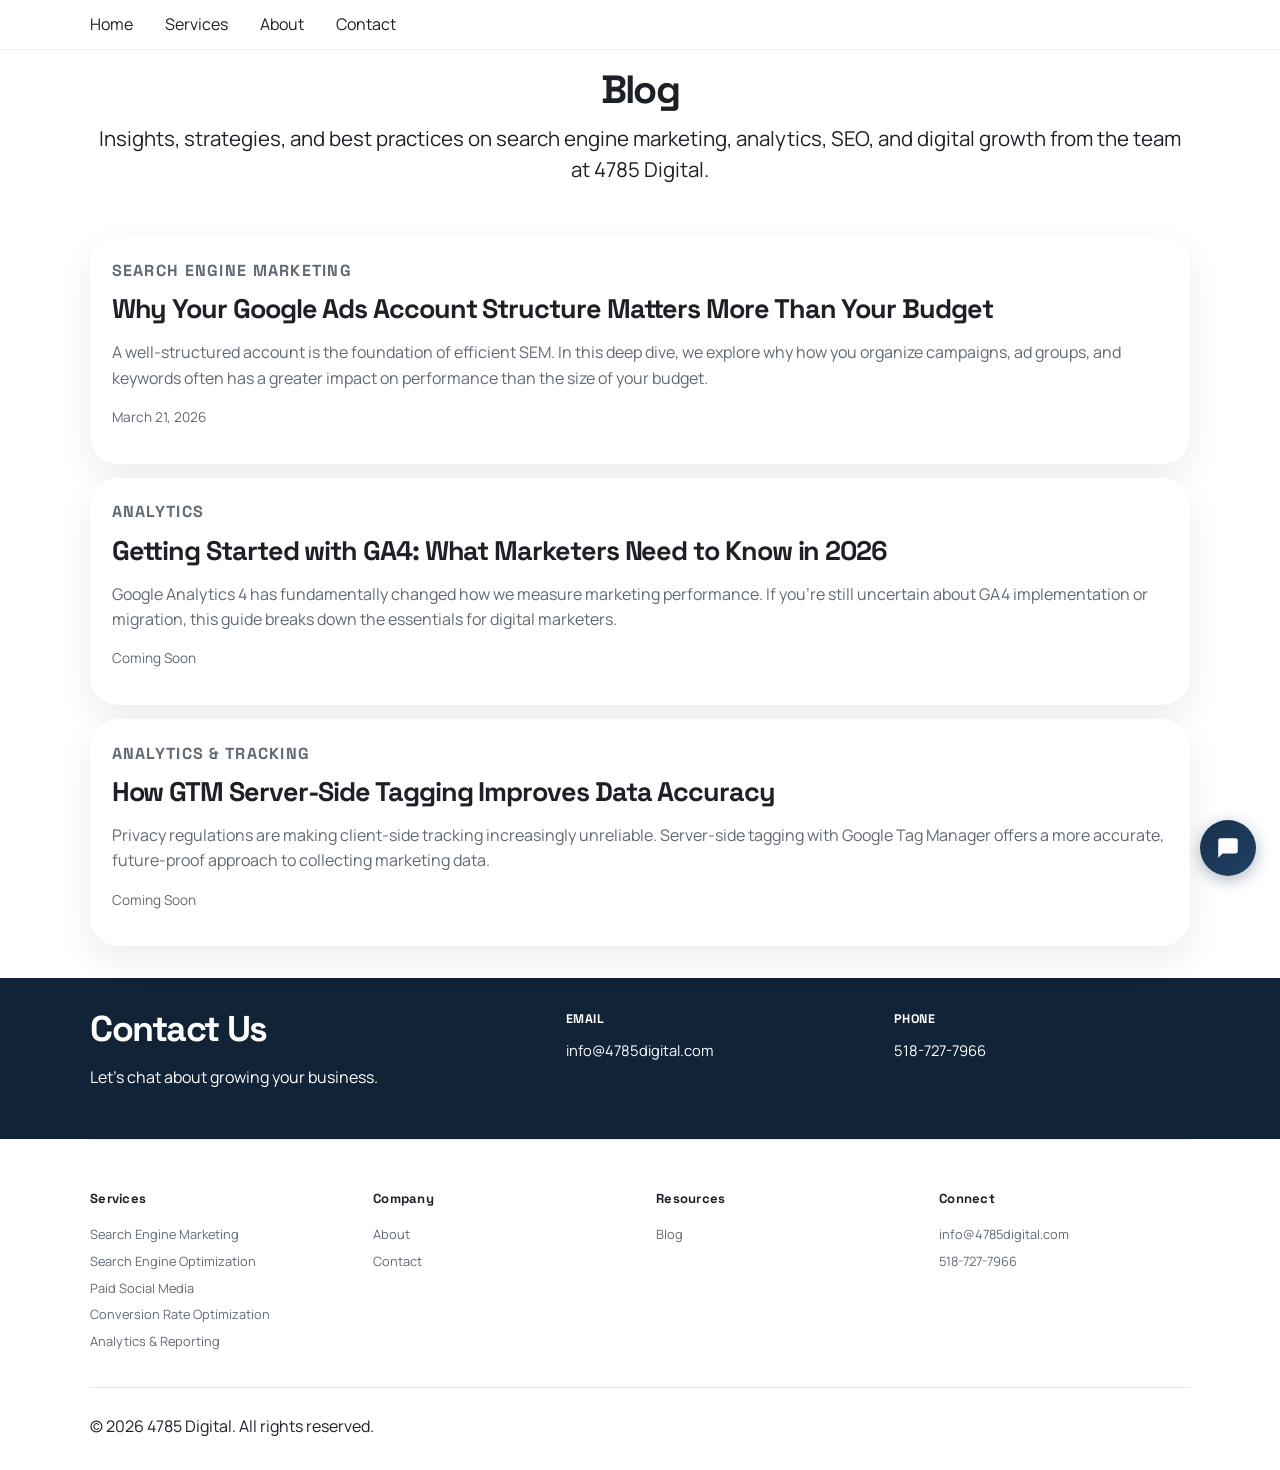
==== commit a5bdd350: "Add AI chatbot powered by Claude" ====
--- a/blog/index.html
+++ b/blog/index.html
@@ -118,5 +118,6 @@
     </footer>
 
     <script src="../main.js"></script>
+    <script src="../chatbot.js"></script>
 </body>
 </html>
--- a/style.css
+++ b/style.css
@@ -59,7 +59,7 @@
   width: 100%;
   margin: 0;
   min-height: var(--nav-height);
-  padding: 0.25rem max(1rem, calc((100vw - var(--max-width)) / 2));
+  padding: 0.25rem max(1rem, calc((100vw - 1100px) / 2));
   background: #fff;
   border-bottom: 1px solid rgba(29, 33, 39, 0.06);
 }
@@ -766,7 +766,7 @@
 .about-image-band,
 .about-story,
 .about-values {
-  width: min(calc(100% - 2rem), var(--max-width));
+  width: min(calc(100% - 2rem), 1100px);
   margin: 0 auto;
 }
 
